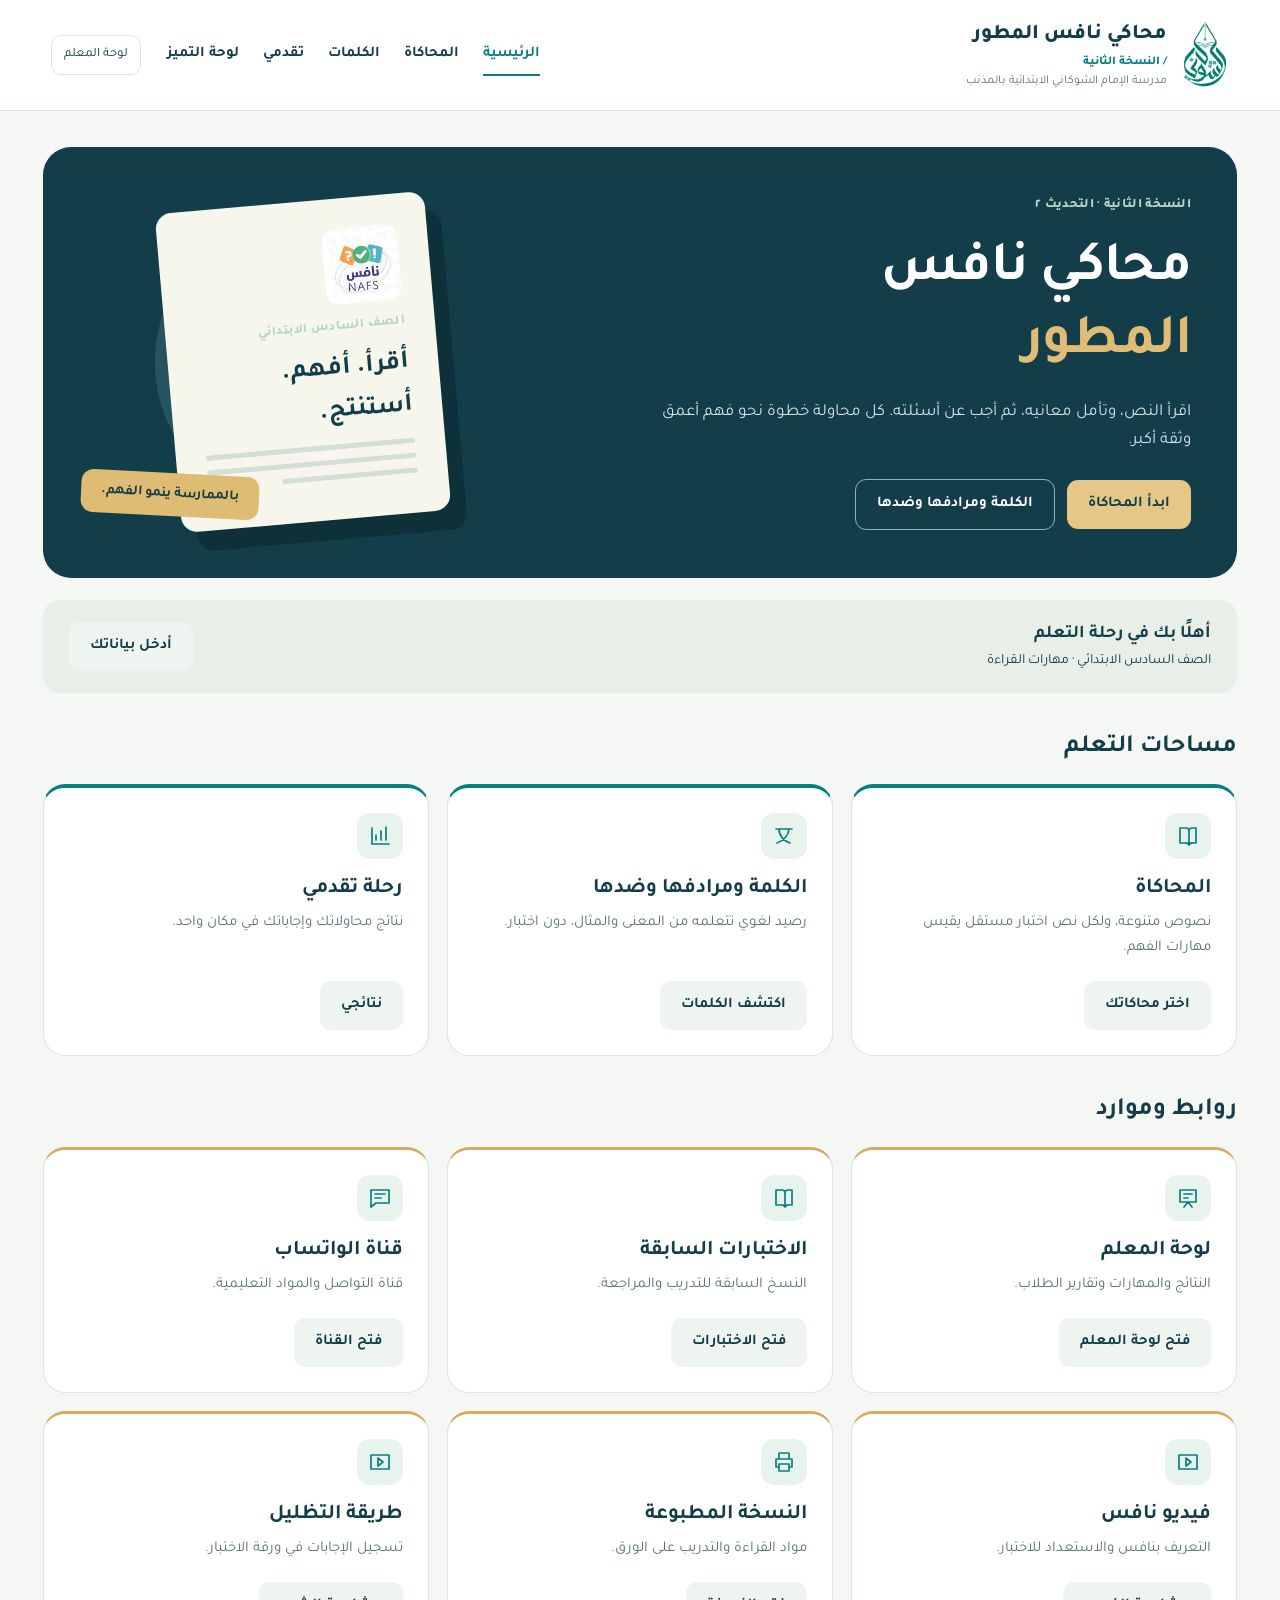
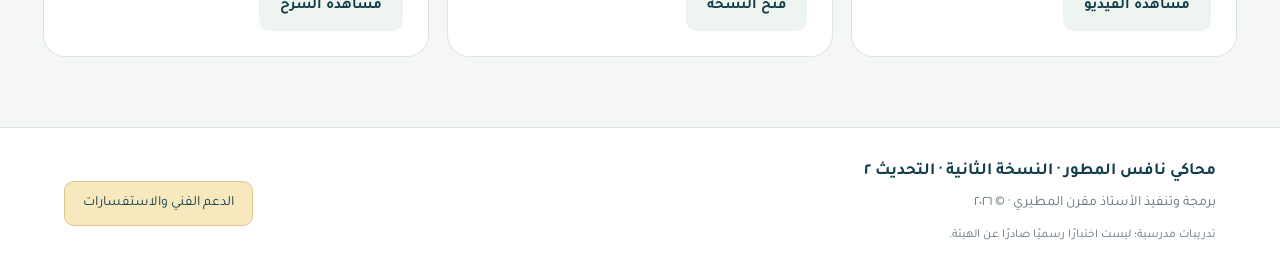
==== index.html @ 32b705de "Fix all-exam distinction selection and rename board to لوحة التميز" ====
<!doctype html>
<html lang="ar" dir="rtl">
<head>
<meta charset="utf-8"><meta name="viewport" content="width=device-width,initial-scale=1"><meta name="theme-color" content="#103e4a">
<meta name="description" content="منصة لغتي للصف السادس: قراءة واختبارات وتدريبات مهارية لنافس، مدرسة الإمام الشوكاني الابتدائية بالمذنب.">
<title>محاكي نافس المطور | النسخة الثانية</title>
<link rel="preconnect" href="https://fonts.googleapis.com"><link rel="preconnect" href="https://fonts.gstatic.com" crossorigin><link href="https://fonts.googleapis.com/css2?family=Tajawal:wght@400;500;700;800&display=swap" rel="stylesheet">
<link rel="stylesheet" href="styles.css?v=20260924-honor2"><script src="catalog.js?v=20260924-honor2" defer></script><script src="honor.js?v=20260924-honor2" defer></script><script src="app.js?v=20260924-honor2" defer></script>
</head>
<body>
<a class="skip" href="#main">انتقل إلى المحتوى</a>
<header class="header"><div class="brand"><img src="assets/school.webp" width="48" height="66" alt="شعار مدرسة الإمام الشوكاني"><div><a href="#home" class="brand-name">محاكي نافس المطور<span> / النسخة الثانية</span></a><small>مدرسة الإمام الشوكاني الابتدائية بالمذنب</small></div></div><nav aria-label="التنقل الرئيسي"><a href="#home">الرئيسية</a><a href="#exams">المحاكاة</a><a href="#words">الكلمات</a><a href="#progress">تقدمي</a><a href="#honors">لوحة التميز</a></nav><a href="#teacher" class="teacher-link">لوحة المعلم</a></header>
<main id="main" tabindex="-1"></main>
<footer><div><strong>محاكي نافس المطور · النسخة الثانية · التحديث ٢</strong><p>برمجة وتنفيذ الأستاذ مقرن المطيري · © ٢٠٢٦</p><small>تدريبات مدرسية؛ ليست اختبارًا رسميًا صادرًا عن الهيئة.</small></div><a class="support" href="https://wa.me/966593300313" target="_blank" rel="noopener">الدعم الفني والاستفسارات</a></footer>
<div id="toast" class="toast" role="status" aria-live="polite" hidden></div>
<dialog id="dialog"><div id="dialog-body"></div><button class="close" type="button" aria-label="إغلاق">×</button></dialog>
</body></html>
---- styles.css ----
:root{--ink:#123d49;--muted:#5d737a;--teal:#087f80;--mint:#e8f3ed;--gold:#d3ac60;--paper:#f5f7f4;--line:#dce5e0;--white:#fff;--red:#a73838;--radius:22px}*{box-sizing:border-box}body{margin:0;background:var(--paper);color:var(--ink);font-family:Tajawal,Arial,sans-serif;font-size:17px;line-height:1.65}button,input,select{font:inherit}button,a,input,select{touch-action:manipulation}a{color:inherit}button{cursor:pointer}button:disabled{opacity:.55;cursor:wait}a,button,input,select{outline-offset:5px}:focus-visible{outline:3px solid #c18924}button,a{ -webkit-tap-highlight-color:transparent}.header{padding:18px max(4vw,20px);display:flex;gap:26px;align-items:center;border-bottom:1px solid var(--line);background:#fff}.brand{display:flex;gap:14px;align-items:center}.brand img{object-fit:contain}.brand-name{text-decoration:none;font-size:29px;font-weight:800;letter-spacing:-1px}.brand-name span{color:var(--teal);font-size:19px;letter-spacing:0}.brand small{display:block;font-size:12px;color:var(--muted)}nav{display:flex;gap:24px;margin-inline-start:auto}nav a{text-decoration:none;font-size:15px;white-space:nowrap;font-weight:700;border-bottom:2px solid transparent;padding-block:8px}nav a.active{color:var(--teal);border-color:var(--teal)}.teacher-link{font-size:13px;text-decoration:none;border:1px solid var(--line);border-radius:10px;padding:8px 12px;white-space:nowrap}main{max-width:1250px;margin:0 auto;padding:36px 28px 70px;min-height:70vh}.eyebrow{color:var(--teal);font-size:13px;font-weight:800;letter-spacing:.3px}.hero{display:grid;grid-template-columns:1.3fr 1fr;background:var(--ink);color:#fff;border-radius:28px;overflow:hidden;min-height:370px;position:relative}.hero-copy{padding:48px 46px}.hero .eyebrow{color:#b8d7c6}.hero h1{font-size:clamp(35px,4.4vw,58px);line-height:1.3;letter-spacing:-1px;margin:18px 0}.hero h1 span{color:#dfbd77}.hero p{max-width:540px;color:#d3e3e3;font-size:17px;margin-bottom:24px}.actions{display:flex;align-items:center;gap:12px;flex-wrap:wrap}.btn{display:inline-flex;gap:12px;justify-content:center;align-items:center;border:0;border-radius:11px;padding:12px 21px;background:var(--teal);color:white;text-decoration:none;font-weight:700;font-size:15px;min-height:46px}.btn.gold{background:#e5c787;color:var(--ink)}.btn.light{background:#eef4f0;color:var(--ink)}.btn.outline{background:transparent;color:inherit;border:1px solid #93b2b7}.btn.danger{background:var(--red)}.hero-art{display:flex;align-items:center;justify-content:center;position:relative;background:radial-gradient(circle at center, #235460 0 50%,transparent 50%);margin:30px}.reading-card{background:#f7f6ed;color:var(--ink);padding:30px;width:270px;transform:rotate(-5deg);border-radius:16px;box-shadow:15px 20px 0 #0e3039}.reading-card img{width:76px;height:76px;object-fit:contain;border-radius:14px}.reading-card h2{font-size:26px;margin:10px 0}.fake-lines i{display:block;height:5px;background:#d2ded6;margin:10px 0;border-radius:2px}.fake-lines i:last-child{width:65%}.art-note{position:absolute;bottom:32px;left:8px;background:#debc74;color:#173e47;border-radius:12px;padding:10px 20px;font-size:14px;font-weight:700;transform:rotate(3deg)}.section-head{display:flex;justify-content:space-between;gap:20px;align-items:center;margin:34px 0 16px}.section-head h2{font-size:25px;margin:0}.section-head p{margin:3px 0;color:var(--muted);font-size:15px}.section-head a{font-size:14px;color:var(--teal);text-decoration:none}.grid{display:grid;grid-template-columns:repeat(3,minmax(0,1fr));gap:18px}.card{background:#fff;border:1px solid var(--line);border-radius:var(--radius);padding:25px;display:flex;flex-direction:column;align-items:start;position:relative}.card h3{font-size:21px;line-height:1.5;margin:14px 0 7px}.card p{font-size:15px;color:var(--muted);margin:0 0 20px}.card .btn{margin-top:auto}.num{display:grid;place-items:center;width:46px;height:46px;border-radius:13px;background:var(--mint);color:var(--teal);font-weight:800;font-size:20px}.badge{display:inline-block;background:#e9f3ee;color:#316853;padding:3px 10px;font-size:12px;border-radius:7px;font-weight:700}.badge.gold{background:#faf0d9;color:#795e24}.badge.red{background:#fae8e8;color:#933}.card .meta{display:flex;gap:10px;font-size:13px;color:var(--muted);margin:0 0 20px}.route-grid .card{border-top:4px solid var(--teal)}.profile{background:#e8efe9;border-radius:17px;padding:20px 26px;display:flex;justify-content:space-between;align-items:center;gap:16px;margin-top:22px}.profile p{margin:0;font-size:14px}.profile strong{font-size:18px}.page-title h1{font-size:36px;margin:0 0 10px}.page-title p{color:var(--muted);max-width:740px;margin:0}.notice{border-inline-start:4px solid var(--gold);padding:14px 18px;background:#fbf3e0;border-radius:8px;margin:20px 0;font-size:15px}.empty{padding:40px;text-align:center;border:1px dashed #a4b8af;border-radius:20px;background:white}.empty p{color:var(--muted)}.resource-links{display:flex;gap:15px;flex-wrap:wrap}.resource-links a{border:1px solid var(--line);background:white;border-radius:10px;padding:12px 20px;text-decoration:none;font-size:14px}.skill-grid{grid-template-columns:repeat(4,minmax(0,1fr))}.skill-grid .card{padding:20px}.skill-grid h3{font-size:18px}.skill-grid p{font-size:14px}.skill-grid .num{width:34px;height:34px;font-size:16px}footer{border-top:1px solid var(--line);background:#fff;padding:30px max(5vw,24px);display:flex;align-items:center;justify-content:space-between;gap:24px}footer p{margin:6px 0;font-size:14px;color:var(--muted)}footer small{color:var(--muted);font-size:12px}.support{background:#f7e8be;border:1px solid #dec68f;padding:10px 18px;border-radius:10px;text-decoration:none;font-size:14px;white-space:nowrap}.toast{position:fixed;bottom:24px;left:50%;transform:translateX(-50%);background:#143c48;color:white;z-index:100;padding:14px 24px;border-radius:12px;box-shadow:0 4px 25px #0002;max-width:90vw}.skip{position:absolute;top:-90px;z-index:110;background:white;padding:10px}.skip:focus{top:0}dialog{border:1px solid var(--line);border-radius:22px;padding:30px;max-width:560px;width:calc(100% - 32px);color:var(--ink)}dialog::backdrop{background:#092e3bbb;backdrop-filter:blur(3px)}dialog h2{margin:0 0 12px}dialog .close{position:absolute;left:16px;top:12px;font-size:26px;border:0;background:none;color:var(--muted)}.field{display:flex;flex-direction:column;gap:6px;margin:16px 0}.field label{font-size:14px;font-weight:700}input,select{padding:12px 14px;border:1px solid #b7c9c0;border-radius:10px;min-width:0;width:100%;background:white;color:var(--ink)}.hint{font-size:13px;color:var(--muted)}.error{color:var(--red);font-size:14px;min-height:1em}.quiz-top{display:flex;justify-content:space-between;align-items:center;gap:15px;margin-bottom:20px}.quiz-top h1{font-size:24px;margin:0}.quiz-layout{display:grid;grid-template-columns:1fr 1fr;gap:22px}.passage,.question-panel{background:white;border:1px solid var(--line);border-radius:20px;padding:26px}.passage{font-size:19px;line-height:2.2;max-height:72vh;overflow:auto;position:sticky;top:15px;align-self:start}.passage h2{font-size:22px;margin:0 0 10px}.passage p{margin:0 0 20px}.passage details summary{cursor:pointer;font-weight:700;color:var(--teal)}.question-panel h2{font-size:21px;margin:20px 0;line-height:1.8}.options{display:grid;gap:11px}.option{display:flex;align-items:center;gap:14px;border:1px solid var(--line);border-radius:12px;padding:15px;cursor:pointer;line-height:1.6;font-size:17px}.option:has(input:checked){background:#e9f5f0;border-color:var(--teal);box-shadow:inset 0 0 0 1px var(--teal)}.option input{width:20px;height:20px;accent-color:var(--teal);flex-shrink:0}.quiz-nav{display:flex;gap:6px;flex-wrap:wrap;margin:20px 0}.q-dot{width:38px;height:38px;border-radius:8px;border:1px solid var(--line);background:white;color:var(--ink);position:relative}.q-dot.answered{background:#dceee5}.q-dot.current{outline:2px solid var(--teal)}.q-dot.flagged:after{content:'';position:absolute;top:0;right:0;width:9px;height:9px;background:var(--gold);border-radius:50%}.progress-track{height:7px;background:#e3ebe6;border-radius:6px;overflow:hidden;margin-top:12px}.progress-track span{display:block;height:100%;background:var(--teal)}.timer{font-variant-numeric:tabular-nums;text-align:center;background:#e9f0eb;border-radius:12px;padding:8px 18px;white-space:nowrap;font-size:18px}.timer small{font-size:11px;display:block}.between{display:flex;justify-content:space-between;gap:10px;align-items:center}.text-btn{border:0;background:none;color:var(--teal);padding:8px;font-size:14px;text-decoration:underline}.full{width:100%}.score{background:var(--ink);color:#fff;text-align:center;border-radius:22px;padding:30px;margin-bottom:24px}.score .big{font-size:64px;font-weight:800;line-height:1.2;color:#e3c78e}.score h1{font-size:24px}.score p{color:#d2e4df}.metrics{display:grid;grid-template-columns:repeat(3,1fr);gap:15px;margin:24px 0}.metric{background:#fff;border:1px solid var(--line);padding:20px;border-radius:15px}.metric strong{font-size:32px;display:block;color:var(--teal)}.metric span{font-size:14px;color:var(--muted)}.review-row{padding:20px;border:1px solid var(--line);border-radius:14px;background:#fff;margin:12px 0}.review-row p{margin:8px 0;font-size:15px}.review-row h3{font-size:18px}.wrong{border-inline-start:4px solid #be5757}.correct{border-inline-start:4px solid #4b9471}.filters{display:grid;grid-template-columns:repeat(4,1fr);gap:12px;margin:20px 0}.table-wrap{overflow:auto;background:white;border:1px solid var(--line);border-radius:14px}table{width:100%;border-collapse:collapse;font-size:14px;white-space:nowrap}th,td{padding:14px;text-align:right;border-bottom:1px solid var(--line)}th{background:#eaf0eb}td .btn{padding:5px 12px;min-height:34px;font-size:13px}.login{max-width:500px;margin:35px auto;background:#fff;padding:32px;border:1px solid var(--line);border-radius:20px}.reader{max-width:820px;margin:25px auto;font-size:21px;line-height:2.2;background:white;border-radius:20px;padding:36px}.reader h1{font-size:30px}.reader p{margin-bottom:24px}.banner{background:#e7efea;padding:13px 20px;border-radius:12px;margin:20px 0}.loading{text-align:center;padding:70px 20px}.loading:before{content:'';display:block;margin:0 auto 20px;border:3px solid #dce8e3;border-top-color:var(--teal);border-radius:50%;width:30px;height:30px;animation:spin .8s linear infinite}@keyframes spin{to{transform:rotate(360deg)}}[hidden]{display:none!important}@media(max-width:1000px){.header{flex-wrap:wrap;gap:12px;padding:12px 20px}nav{order:3;width:100%;justify-content:center;border-top:1px solid var(--line);padding-top:5px;gap:30px}.teacher-link{margin-inline-start:auto}.hero-copy{padding:35px 28px}.hero-art{margin:20px}.grid{gap:12px}.skill-grid{grid-template-columns:repeat(2,1fr)}}@media(max-width:650px){body{font-size:16px}main{padding:20px 16px 45px}.brand-name{font-size:25px}.brand small{font-size:10px}.brand img{width:34px;height:52px}.brand{gap:9px}.teacher-link{font-size:11px;padding:6px 8px}nav{justify-content:space-between;gap:8px}nav a{font-size:13px}.hero{grid-template-columns:1fr;min-height:0}.hero-copy{padding:30px 24px}.hero h1{font-size:37px}.hero-art{display:none}.hero p{font-size:16px}.grid{grid-template-columns:1fr}.skill-grid{grid-template-columns:1fr 1fr}.card{padding:22px}.skill-grid .card{padding:17px}.profile{padding:18px;align-items:start;flex-direction:column}.section-head{align-items:start}.section-head h2{font-size:23px}.quiz-layout{grid-template-columns:1fr}.passage{position:static;max-height:340px;font-size:18px;padding:20px}.question-panel{padding:20px}.quiz-top h1{font-size:19px}.quiz-top{align-items:start}.timer{padding:6px 10px;font-size:16px}.option{padding:12px;font-size:16px}.filters{grid-template-columns:1fr 1fr}.metrics{gap:8px}.metric{padding:13px}.metric strong{font-size:24px}.metric span{font-size:12px}.reader{padding:22px;font-size:19px}footer{align-items:start;flex-direction:column;padding:25px 20px}.page-title h1{font-size:29px}.btn{padding:11px 16px}.section-head a{font-size:12px;white-space:nowrap}.skill-grid h3{font-size:17px}.hero .btn{font-size:14px}}@media(prefers-reduced-motion:reduce){*{animation:none!important;scroll-behavior:auto!important}}@media print{.header,footer,.actions,.filters,.support,.text-btn{display:none}.table-wrap{overflow:visible}main{padding:0}.review-row{break-inside:avoid}}


.ui-icon{width:24px;height:24px;flex-shrink:0}.btn .ui-icon{width:19px;height:19px}.brand-name{font-size:21px;letter-spacing:0}.brand-name span{font-size:12px;display:block}.resource-cards .card{border-top:3px solid var(--gold)}.word-tools{background:white;padding:22px;border:1px solid var(--line);border-radius:18px;margin:24px 0}.word-tools label{font-size:14px}.word-tools input{margin:8px 0 16px}.word-card h3{font-size:26px;margin:0 0 16px}.word-card p{margin-bottom:12px}.word-example{border-top:1px solid var(--line);padding-top:12px;line-height:1.9}.word-save{font-size:26px;text-decoration:none}.report-tools{background:linear-gradient(125deg,#fff,#eef5f0);border:1px solid var(--line);border-radius:18px;padding:24px;margin:24px 0}.report-tools h2{margin:0 0 12px}.report-option{display:flex;align-items:center;gap:8px;font-size:14px;margin:14px 0}.report-option input{width:18px;height:18px}.filters .field{margin:6px 0}.filters{background:#fff;padding:20px;border:1px solid var(--line);border-radius:18px;grid-template-columns:repeat(3,minmax(0,1fr))}.metric{border-top:3px solid var(--teal)}#print-report-root{display:none}.student-name{word-break:normal;overflow-wrap:normal;direction:rtl}.quiz-back{display:inline-block;margin-bottom:18px}.skills-table{min-width:760px}.login h2{margin-top:0}@media(max-width:650px){.brand-name{font-size:17px}.brand-name span{font-size:10px}.filters{grid-template-columns:1fr 1fr;padding:14px}.report-tools{padding:18px}.report-tools .btn{flex:1 1 100%}.word-tools .actions{gap:8px}.word-tools .btn{font-size:12px;padding:9px 12px}}@media print{body.printing-report>*{display:none!important}body.printing-report>#print-report-root{display:block!important}body.printing-report{background:white!important}.report-pages{display:block!important}}
/* لوحة الشرف */
.honor-board{padding:32px 24px;margin:28px 0;border:1px solid #dbcdab;border-radius:24px;background:linear-gradient(145deg,#fffdf7,#edf5f1);text-align:center}.honor-board h2{margin:10px 0;font-size:clamp(26px,4vw,38px)}.honor-grid{display:grid;grid-template-columns:repeat(auto-fit,minmax(210px,1fr));gap:18px;margin-top:24px}.honor-card{background:#fff;border:1px solid #e4ddcb;border-radius:18px;padding:24px 16px;min-width:0;box-shadow:0 8px 20px #103e4a06}.honor-card svg{width:52px;height:52px}.honor-card h3{font-size:21px;line-height:1.7;word-break:normal;overflow-wrap:break-word;margin:12px 0 4px}.honor-card p{margin:0 0 14px}.honor-metric{display:block;margin-top:14px}.honor-status{display:flex;justify-content:space-between;align-items:center;gap:16px;margin:24px 0}.honor-check{display:flex;align-items:center;gap:12px;cursor:pointer;margin:16px 0}.honor-check input{width:20px;height:20px;flex:none;accent-color:#087f80}.honor-candidate{display:grid;grid-template-columns:minmax(160px,1fr) minmax(160px,1fr) auto;align-items:center;gap:18px;padding:18px 0;border-bottom:1px solid #dbe5e1}.honor-candidate small{display:block}.honor-candidate .field{min-width:0}.honor-candidate input[type=text],.honor-candidate input:not([type]){width:100%}#honor-form{margin:24px 0}#honor-public:empty{display:none}@media(max-width:600px){.honor-board{padding:24px 14px}.honor-grid{grid-template-columns:1fr}.honor-candidate{grid-template-columns:1fr auto}.honor-candidate .field{grid-column:1 / -1;grid-row:2}.honor-status{flex-wrap:wrap}}
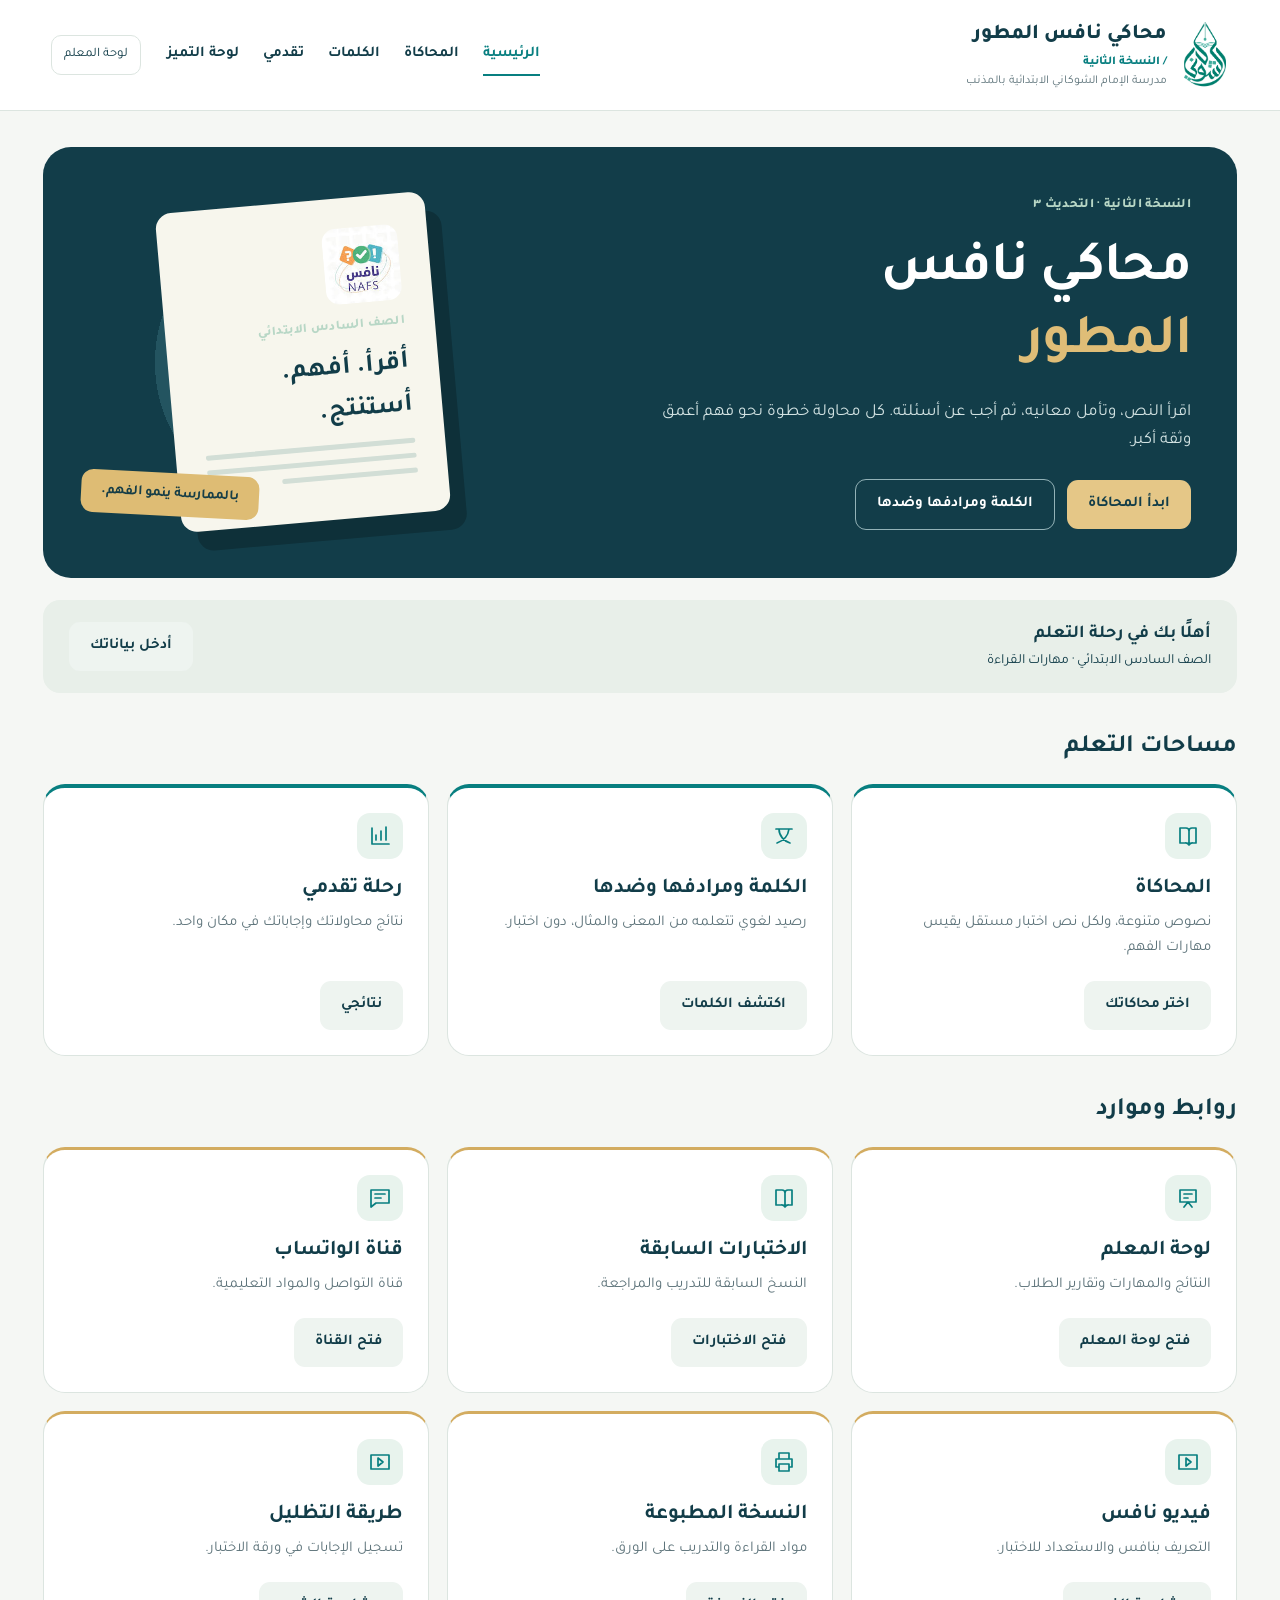
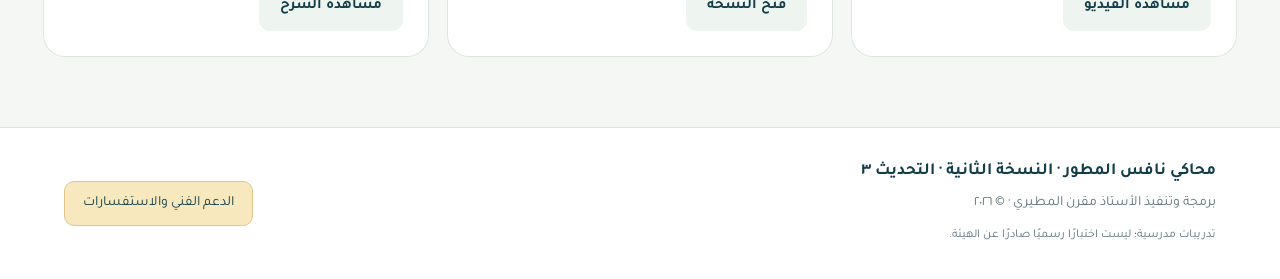
==== commit 4a208f7f: "Update 3: teacher exam availability, aggregate reports and compact Arabic printing" ====
--- a/index.html
+++ b/index.html
@@ -5,13 +5,13 @@
 <meta name="description" content="منصة لغتي للصف السادس: قراءة واختبارات وتدريبات مهارية لنافس، مدرسة الإمام الشوكاني الابتدائية بالمذنب.">
 <title>محاكي نافس المطور | النسخة الثانية</title>
 <link rel="preconnect" href="https://fonts.googleapis.com"><link rel="preconnect" href="https://fonts.gstatic.com" crossorigin><link href="https://fonts.googleapis.com/css2?family=Tajawal:wght@400;500;700;800&display=swap" rel="stylesheet">
-<link rel="stylesheet" href="styles.css?v=20260924-honor2"><script src="catalog.js?v=20260924-honor2" defer></script><script src="honor.js?v=20260924-honor2" defer></script><script src="app.js?v=20260924-honor2" defer></script>
+<link rel="stylesheet" href="styles.css?v=20260926-update"><script src="catalog.js?v=20260926-update" defer></script><script src="honor.js?v=20260926-update" defer></script><script src="manage-results.js?v=20260926-update" defer></script><script src="availability.js?v=20260926-update" defer></script><script src="reports-update.js?v=20260926-update" defer></script><script src="app.js?v=20260926-update" defer></script>
 </head>
 <body>
 <a class="skip" href="#main">انتقل إلى المحتوى</a>
 <header class="header"><div class="brand"><img src="assets/school.webp" width="48" height="66" alt="شعار مدرسة الإمام الشوكاني"><div><a href="#home" class="brand-name">محاكي نافس المطور<span> / النسخة الثانية</span></a><small>مدرسة الإمام الشوكاني الابتدائية بالمذنب</small></div></div><nav aria-label="التنقل الرئيسي"><a href="#home">الرئيسية</a><a href="#exams">المحاكاة</a><a href="#words">الكلمات</a><a href="#progress">تقدمي</a><a href="#honors">لوحة التميز</a></nav><a href="#teacher" class="teacher-link">لوحة المعلم</a></header>
 <main id="main" tabindex="-1"></main>
-<footer><div><strong>محاكي نافس المطور · النسخة الثانية · التحديث ٢</strong><p>برمجة وتنفيذ الأستاذ مقرن المطيري · © ٢٠٢٦</p><small>تدريبات مدرسية؛ ليست اختبارًا رسميًا صادرًا عن الهيئة.</small></div><a class="support" href="https://wa.me/966593300313" target="_blank" rel="noopener">الدعم الفني والاستفسارات</a></footer>
+<footer><div><strong>محاكي نافس المطور · النسخة الثانية · التحديث ٣</strong><p>برمجة وتنفيذ الأستاذ مقرن المطيري · © ٢٠٢٦</p><small>تدريبات مدرسية؛ ليست اختبارًا رسميًا صادرًا عن الهيئة.</small></div><a class="support" href="https://wa.me/966593300313" target="_blank" rel="noopener">الدعم الفني والاستفسارات</a></footer>
 <div id="toast" class="toast" role="status" aria-live="polite" hidden></div>
 <dialog id="dialog"><div id="dialog-body"></div><button class="close" type="button" aria-label="إغلاق">×</button></dialog>
 </body></html>
--- a/styles.css
+++ b/styles.css
@@ -2,5 +2,6 @@
 
 
 .ui-icon{width:24px;height:24px;flex-shrink:0}.btn .ui-icon{width:19px;height:19px}.brand-name{font-size:21px;letter-spacing:0}.brand-name span{font-size:12px;display:block}.resource-cards .card{border-top:3px solid var(--gold)}.word-tools{background:white;padding:22px;border:1px solid var(--line);border-radius:18px;margin:24px 0}.word-tools label{font-size:14px}.word-tools input{margin:8px 0 16px}.word-card h3{font-size:26px;margin:0 0 16px}.word-card p{margin-bottom:12px}.word-example{border-top:1px solid var(--line);padding-top:12px;line-height:1.9}.word-save{font-size:26px;text-decoration:none}.report-tools{background:linear-gradient(125deg,#fff,#eef5f0);border:1px solid var(--line);border-radius:18px;padding:24px;margin:24px 0}.report-tools h2{margin:0 0 12px}.report-option{display:flex;align-items:center;gap:8px;font-size:14px;margin:14px 0}.report-option input{width:18px;height:18px}.filters .field{margin:6px 0}.filters{background:#fff;padding:20px;border:1px solid var(--line);border-radius:18px;grid-template-columns:repeat(3,minmax(0,1fr))}.metric{border-top:3px solid var(--teal)}#print-report-root{display:none}.student-name{word-break:normal;overflow-wrap:normal;direction:rtl}.quiz-back{display:inline-block;margin-bottom:18px}.skills-table{min-width:760px}.login h2{margin-top:0}@media(max-width:650px){.brand-name{font-size:17px}.brand-name span{font-size:10px}.filters{grid-template-columns:1fr 1fr;padding:14px}.report-tools{padding:18px}.report-tools .btn{flex:1 1 100%}.word-tools .actions{gap:8px}.word-tools .btn{font-size:12px;padding:9px 12px}}@media print{body.printing-report>*{display:none!important}body.printing-report>#print-report-root{display:block!important}body.printing-report{background:white!important}.report-pages{display:block!important}}
+.availability-list{display:grid;grid-template-columns:repeat(2,minmax(0,1fr));gap:10px;margin:20px 0}.availability-item{display:flex;align-items:center;gap:12px;border:1px solid var(--line);border-radius:12px;padding:14px;background:white;cursor:pointer}.availability-item input{width:20px;height:20px;flex:none;accent-color:var(--teal)}.exam-closed{border-style:dashed}.availability-label{align-self:flex-start}.student-select-list{max-height:230px;overflow:auto;display:grid;grid-template-columns:repeat(2,minmax(0,1fr));gap:8px}.student-select-list label{display:flex;align-items:center;gap:8px}.student-select-list input{width:18px;height:18px;flex:none}@media(max-width:650px){.availability-list,.student-select-list{grid-template-columns:1fr}}
 /* لوحة الشرف */
 .honor-board{padding:32px 24px;margin:28px 0;border:1px solid #dbcdab;border-radius:24px;background:linear-gradient(145deg,#fffdf7,#edf5f1);text-align:center}.honor-board h2{margin:10px 0;font-size:clamp(26px,4vw,38px)}.honor-grid{display:grid;grid-template-columns:repeat(auto-fit,minmax(210px,1fr));gap:18px;margin-top:24px}.honor-card{background:#fff;border:1px solid #e4ddcb;border-radius:18px;padding:24px 16px;min-width:0;box-shadow:0 8px 20px #103e4a06}.honor-card svg{width:52px;height:52px}.honor-card h3{font-size:21px;line-height:1.7;word-break:normal;overflow-wrap:break-word;margin:12px 0 4px}.honor-card p{margin:0 0 14px}.honor-metric{display:block;margin-top:14px}.honor-status{display:flex;justify-content:space-between;align-items:center;gap:16px;margin:24px 0}.honor-check{display:flex;align-items:center;gap:12px;cursor:pointer;margin:16px 0}.honor-check input{width:20px;height:20px;flex:none;accent-color:#087f80}.honor-candidate{display:grid;grid-template-columns:minmax(160px,1fr) minmax(160px,1fr) auto;align-items:center;gap:18px;padding:18px 0;border-bottom:1px solid #dbe5e1}.honor-candidate small{display:block}.honor-candidate .field{min-width:0}.honor-candidate input[type=text],.honor-candidate input:not([type]){width:100%}#honor-form{margin:24px 0}#honor-public:empty{display:none}@media(max-width:600px){.honor-board{padding:24px 14px}.honor-grid{grid-template-columns:1fr}.honor-candidate{grid-template-columns:1fr auto}.honor-candidate .field{grid-column:1 / -1;grid-row:2}.honor-status{flex-wrap:wrap}}
